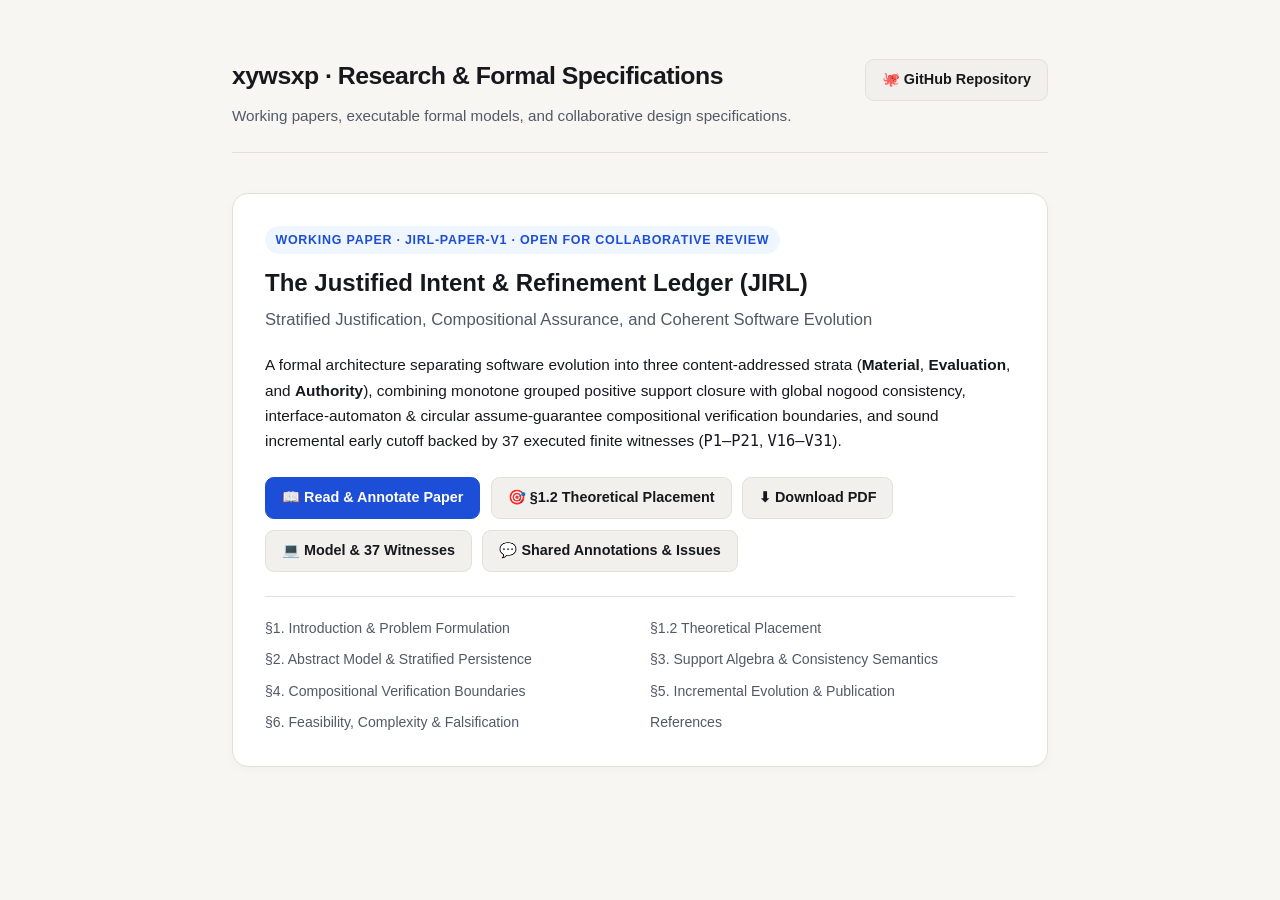
==== index.html @ 7154249b "Initial publication: JIRL formal paper, executable model, 37 witnesses, and inline annotation client" ====
<!doctype html>
<html lang="en" data-theme="light">
<head>
  <meta charset="utf-8">
  <meta name="viewport" content="width=device-width, initial-scale=1">
  <title>xywsxp · Formal Specifications &amp; Systems Research</title>
  <meta name="description" content="Technical specifications, formal verification architectures, and collaborative research papers.">
  <link rel="icon" href="/favicon.svg" type="image/svg+xml">
  <style>
    :root {
      --bg: #f7f6f2;
      --paper: #ffffff;
      --text: #16181d;
      --muted: #525866;
      --border: #e2e0d8;
      --accent: #1d4ed8;
      --accent-soft: #eff6ff;
      --chip-bg: #f1f0ec;
    }
    @media (prefers-color-scheme: dark) {
      :root {
        --bg: #141518;
        --paper: #1c1e22;
        --text: #eceef2;
        --muted: #9ca3af;
        --border: #2e323b;
        --accent: #60a5fa;
        --accent-soft: rgba(59, 130, 246, 0.14);
        --chip-bg: #262930;
      }
    }
    * { box-sizing: border-box; }
    body {
      margin: 0;
      background: var(--bg);
      color: var(--text);
      font-family: -apple-system, BlinkMacSystemFont, "Segoe UI", Roboto, "Noto Serif SC", sans-serif;
      line-height: 1.65;
    }
    .container {
      max-width: 54rem;
      margin: 0 auto;
      padding: 3.5rem 1.5rem 5rem;
    }
    header {
      border-bottom: 1px solid var(--border);
      padding-bottom: 1.5rem;
      margin-bottom: 2.5rem;
      display: flex;
      justify-content: space-between;
      align-items: baseline;
      flex-wrap: wrap;
      gap: 1rem;
    }
    header h1 {
      margin: 0;
      font-size: 1.55rem;
      letter-spacing: -0.02em;
    }
    header p {
      margin: 0.35rem 0 0;
      color: var(--muted);
      font-size: 0.95rem;
    }
    .card {
      background: var(--paper);
      border: 1px solid var(--border);
      border-radius: 1rem;
      padding: 2rem;
      box-shadow: 0 2px 10px rgba(0, 0, 0, 0.03);
    }
    .eyebrow {
      display: inline-block;
      font-size: 0.78rem;
      font-weight: 700;
      text-transform: uppercase;
      letter-spacing: 0.06em;
      color: var(--accent);
      background: var(--accent-soft);
      padding: 0.22rem 0.65rem;
      border-radius: 999px;
      margin-bottom: 0.85rem;
    }
    .card h2 {
      margin: 0 0 0.5rem;
      font-size: 1.5rem;
      line-height: 1.3;
    }
    .card h2 a {
      color: inherit;
      text-decoration: none;
    }
    .card h2 a:hover {
      color: var(--accent);
    }
    .subtitle {
      margin: 0 0 1.15rem;
      color: var(--muted);
      font-weight: 500;
      font-size: 1.04rem;
    }
    .abstract {
      margin: 0 0 1.4rem;
      color: var(--text);
      font-size: 0.96rem;
    }
    .actions {
      display: flex;
      flex-wrap: wrap;
      gap: 0.65rem;
      margin-top: 1.25rem;
    }
    .btn {
      display: inline-flex;
      align-items: center;
      gap: 0.4rem;
      padding: 0.52rem 1rem;
      border-radius: 0.55rem;
      font-size: 0.9rem;
      font-weight: 600;
      text-decoration: none;
      border: 1px solid var(--border);
      background: var(--chip-bg);
      color: var(--text);
    }
    .btn.primary {
      background: var(--accent);
      border-color: var(--accent);
      color: #fff;
    }
    .btn:hover {
      opacity: 0.92;
    }
    .toc-preview {
      margin-top: 1.5rem;
      padding-top: 1.25rem;
      border-top: 1px solid var(--border);
      display: grid;
      grid-template-columns: repeat(auto-fit, minmax(15rem, 1fr));
      gap: 0.5rem 1.25rem;
      font-size: 0.88rem;
    }
    .toc-preview a {
      color: var(--muted);
      text-decoration: none;
    }
    .toc-preview a:hover {
      color: var(--accent);
      text-decoration: underline;
    }
  </style>
</head>
<body>
  <div class="container">
    <header>
      <div>
        <h1>xywsxp · Research &amp; Formal Specifications</h1>
        <p>Working papers, executable formal models, and collaborative design specifications.</p>
      </div>
      <a class="btn" href="https://github.com/xywsxp/xywsxp.github.io" target="_blank" rel="noopener">🐙 GitHub Repository</a>
    </header>

    <article class="card">
      <span class="eyebrow">Working Paper · JIRL-PAPER-v1 · Open for Collaborative Review</span>
      <h2><a href="/jirl-formal-paper/">The Justified Intent &amp; Refinement Ledger (JIRL)</a></h2>
      <p class="subtitle">Stratified Justification, Compositional Assurance, and Coherent Software Evolution</p>
      <p class="abstract">
        A formal architecture separating software evolution into three content-addressed strata (<strong>Material</strong>, <strong>Evaluation</strong>, and <strong>Authority</strong>), combining monotone grouped positive support closure with global nogood consistency, interface-automaton &amp; circular assume-guarantee compositional verification boundaries, and sound incremental early cutoff backed by 37 executed finite witnesses (<code>P1–P21</code>, <code>V16–V31</code>).
      </p>
      <div class="actions">
        <a class="btn primary" href="/jirl-formal-paper/">📖 Read &amp; Annotate Paper</a>
        <a class="btn" href="/jirl-formal-paper/#12-theoretical-placement">🎯 §1.2 Theoretical Placement</a>
        <a class="btn" href="/jirl-formal-paper.pdf" target="_blank" rel="noopener">⬇ Download PDF</a>
        <a class="btn" href="https://github.com/xywsxp/xywsxp.github.io/tree/main/jirl" target="_blank" rel="noopener">💻 Model &amp; 37 Witnesses</a>
        <a class="btn" href="https://github.com/xywsxp/xywsxp.github.io/issues" target="_blank" rel="noopener">💬 Shared Annotations &amp; Issues</a>
      </div>
      <div class="toc-preview">
        <a href="/jirl-formal-paper/#1-introduction-and-problem-formulation">§1. Introduction &amp; Problem Formulation</a>
        <a href="/jirl-formal-paper/#12-theoretical-placement">§1.2 Theoretical Placement</a>
        <a href="/jirl-formal-paper/#2-abstract-model-and-stratified-persistence">§2. Abstract Model &amp; Stratified Persistence</a>
        <a href="/jirl-formal-paper/#3-support-algebra-and-consistency-semantics">§3. Support Algebra &amp; Consistency Semantics</a>
        <a href="/jirl-formal-paper/#4-compositional-verification-boundaries-and-executable-realization">§4. Compositional Verification Boundaries</a>
        <a href="/jirl-formal-paper/#5-incremental-evolution-and-transactional-publication">§5. Incremental Evolution &amp; Publication</a>
        <a href="/jirl-formal-paper/#6-feasibility-complexity-and-falsification">§6. Feasibility, Complexity &amp; Falsification</a>
        <a href="/jirl-formal-paper/#references">References</a>
      </div>
    </article>
  </div>
</body>
</html>
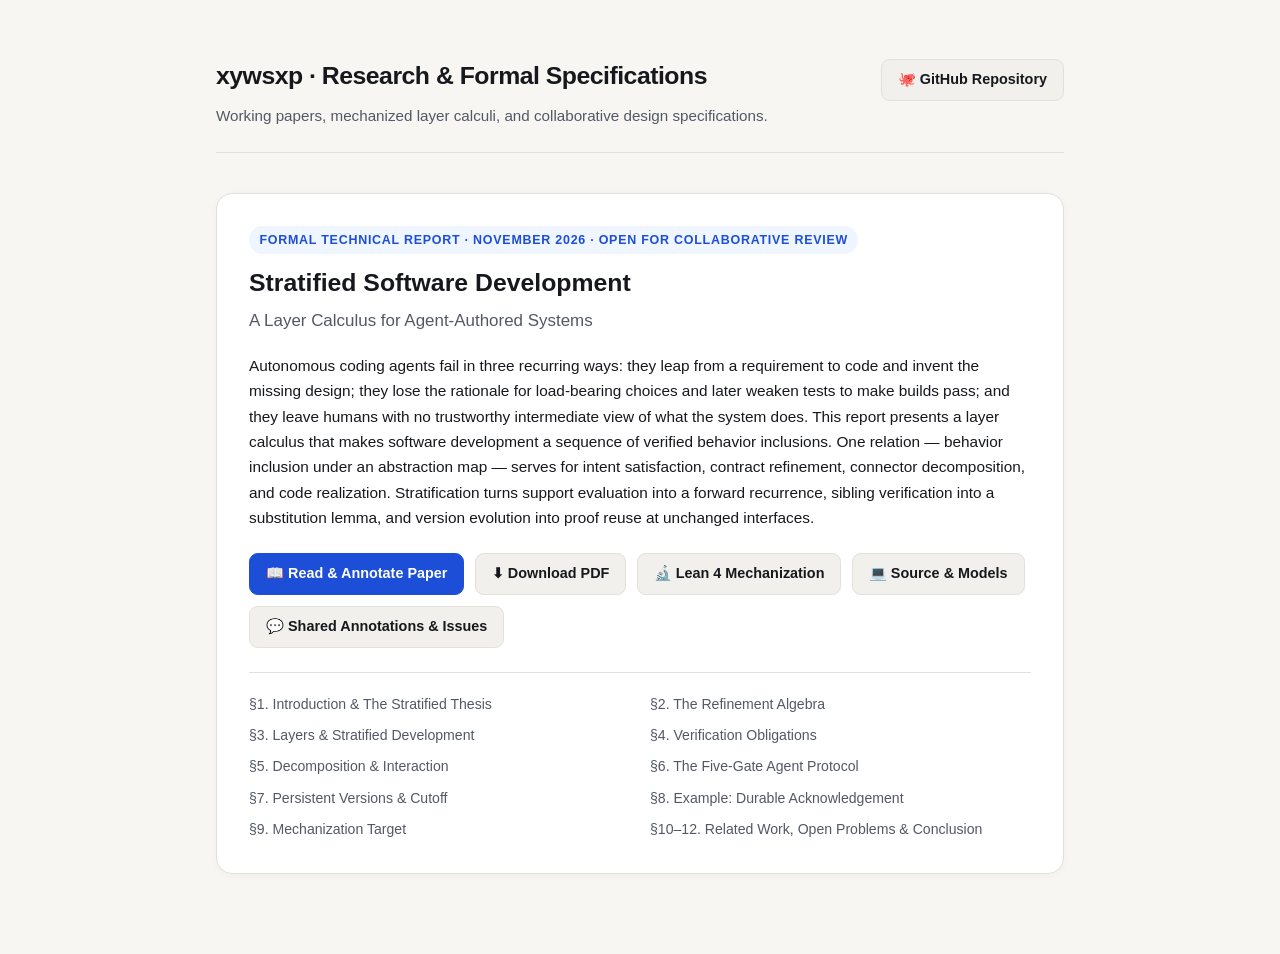
==== commit 40e4332a: "Republish updated paper: Stratified Software Development — A Layer Calculus for Agent-Authored Syste" ====
--- a/index.html
+++ b/index.html
@@ -34,11 +34,11 @@
       margin: 0;
       background: var(--bg);
       color: var(--text);
-      font-family: -apple-system, BlinkMacSystemFont, "Segoe UI", Roboto, "Noto Serif SC", sans-serif;
+      font-family: -apple-system, BlinkMacSystemFont, "Segoe UI", Roboto, sans-serif;
       line-height: 1.65;
     }
     .container {
-      max-width: 54rem;
+      max-width: 56rem;
       margin: 0 auto;
       padding: 3.5rem 1.5rem 5rem;
     }
@@ -82,8 +82,8 @@
       margin-bottom: 0.85rem;
     }
     .card h2 {
-      margin: 0 0 0.5rem;
-      font-size: 1.5rem;
+      margin: 0 0 0.45rem;
+      font-size: 1.55rem;
       line-height: 1.3;
     }
     .card h2 a {
@@ -97,7 +97,7 @@
       margin: 0 0 1.15rem;
       color: var(--muted);
       font-weight: 500;
-      font-size: 1.04rem;
+      font-size: 1.06rem;
     }
     .abstract {
       margin: 0 0 1.4rem;
@@ -136,7 +136,7 @@
       padding-top: 1.25rem;
       border-top: 1px solid var(--border);
       display: grid;
-      grid-template-columns: repeat(auto-fit, minmax(15rem, 1fr));
+      grid-template-columns: repeat(auto-fit, minmax(16rem, 1fr));
       gap: 0.5rem 1.25rem;
       font-size: 0.88rem;
     }
@@ -155,34 +155,36 @@
     <header>
       <div>
         <h1>xywsxp · Research &amp; Formal Specifications</h1>
-        <p>Working papers, executable formal models, and collaborative design specifications.</p>
+        <p>Working papers, mechanized layer calculi, and collaborative design specifications.</p>
       </div>
       <a class="btn" href="https://github.com/xywsxp/xywsxp.github.io" target="_blank" rel="noopener">🐙 GitHub Repository</a>
     </header>
 
     <article class="card">
-      <span class="eyebrow">Working Paper · JIRL-PAPER-v1 · Open for Collaborative Review</span>
-      <h2><a href="/jirl-formal-paper/">The Justified Intent &amp; Refinement Ledger (JIRL)</a></h2>
-      <p class="subtitle">Stratified Justification, Compositional Assurance, and Coherent Software Evolution</p>
+      <span class="eyebrow">Formal Technical Report · November 2026 · Open for Collaborative Review</span>
+      <h2><a href="/jirl-formal-paper/">Stratified Software Development</a></h2>
+      <p class="subtitle">A Layer Calculus for Agent-Authored Systems</p>
       <p class="abstract">
-        A formal architecture separating software evolution into three content-addressed strata (<strong>Material</strong>, <strong>Evaluation</strong>, and <strong>Authority</strong>), combining monotone grouped positive support closure with global nogood consistency, interface-automaton &amp; circular assume-guarantee compositional verification boundaries, and sound incremental early cutoff backed by 37 executed finite witnesses (<code>P1–P21</code>, <code>V16–V31</code>).
+        Autonomous coding agents fail in three recurring ways: they leap from a requirement to code and invent the missing design; they lose the rationale for load-bearing choices and later weaken tests to make builds pass; and they leave humans with no trustworthy intermediate view of what the system does. This report presents a layer calculus that makes software development a sequence of verified behavior inclusions. One relation — behavior inclusion under an abstraction map — serves for intent satisfaction, contract refinement, connector decomposition, and code realization. Stratification turns support evaluation into a forward recurrence, sibling verification into a substitution lemma, and version evolution into proof reuse at unchanged interfaces.
       </p>
       <div class="actions">
         <a class="btn primary" href="/jirl-formal-paper/">📖 Read &amp; Annotate Paper</a>
-        <a class="btn" href="/jirl-formal-paper/#12-theoretical-placement">🎯 §1.2 Theoretical Placement</a>
         <a class="btn" href="/jirl-formal-paper.pdf" target="_blank" rel="noopener">⬇ Download PDF</a>
-        <a class="btn" href="https://github.com/xywsxp/xywsxp.github.io/tree/main/jirl" target="_blank" rel="noopener">💻 Model &amp; 37 Witnesses</a>
+        <a class="btn" href="https://github.com/xywsxp/xywsxp.github.io/blob/main/jirl/JirlCalculus.lean" target="_blank" rel="noopener">🔬 Lean 4 Mechanization</a>
+        <a class="btn" href="https://github.com/xywsxp/xywsxp.github.io/tree/main/jirl" target="_blank" rel="noopener">💻 Source &amp; Models</a>
         <a class="btn" href="https://github.com/xywsxp/xywsxp.github.io/issues" target="_blank" rel="noopener">💬 Shared Annotations &amp; Issues</a>
       </div>
       <div class="toc-preview">
-        <a href="/jirl-formal-paper/#1-introduction-and-problem-formulation">§1. Introduction &amp; Problem Formulation</a>
-        <a href="/jirl-formal-paper/#12-theoretical-placement">§1.2 Theoretical Placement</a>
-        <a href="/jirl-formal-paper/#2-abstract-model-and-stratified-persistence">§2. Abstract Model &amp; Stratified Persistence</a>
-        <a href="/jirl-formal-paper/#3-support-algebra-and-consistency-semantics">§3. Support Algebra &amp; Consistency Semantics</a>
-        <a href="/jirl-formal-paper/#4-compositional-verification-boundaries-and-executable-realization">§4. Compositional Verification Boundaries</a>
-        <a href="/jirl-formal-paper/#5-incremental-evolution-and-transactional-publication">§5. Incremental Evolution &amp; Publication</a>
-        <a href="/jirl-formal-paper/#6-feasibility-complexity-and-falsification">§6. Feasibility, Complexity &amp; Falsification</a>
-        <a href="/jirl-formal-paper/#references">References</a>
+        <a href="/jirl-formal-paper/#1-introduction">§1. Introduction &amp; The Stratified Thesis</a>
+        <a href="/jirl-formal-paper/#2-the-refinement-algebra">§2. The Refinement Algebra</a>
+        <a href="/jirl-formal-paper/#3-layers-and-stratified-development">§3. Layers &amp; Stratified Development</a>
+        <a href="/jirl-formal-paper/#4-verification-obligations">§4. Verification Obligations</a>
+        <a href="/jirl-formal-paper/#5-decomposition-and-interaction">§5. Decomposition &amp; Interaction</a>
+        <a href="/jirl-formal-paper/#6-the-development-protocol">§6. The Five-Gate Agent Protocol</a>
+        <a href="/jirl-formal-paper/#7-persistent-versions-and-evolution">§7. Persistent Versions &amp; Cutoff</a>
+        <a href="/jirl-formal-paper/#8-end-to-end-example-durable-acknowledgement">§8. Example: Durable Acknowledgement</a>
+        <a href="/jirl-formal-paper/#9-mechanization-target">§9. Mechanization Target</a>
+        <a href="/jirl-formal-paper/#10-related-work">§10–12. Related Work, Open Problems &amp; Conclusion</a>
       </div>
     </article>
   </div>
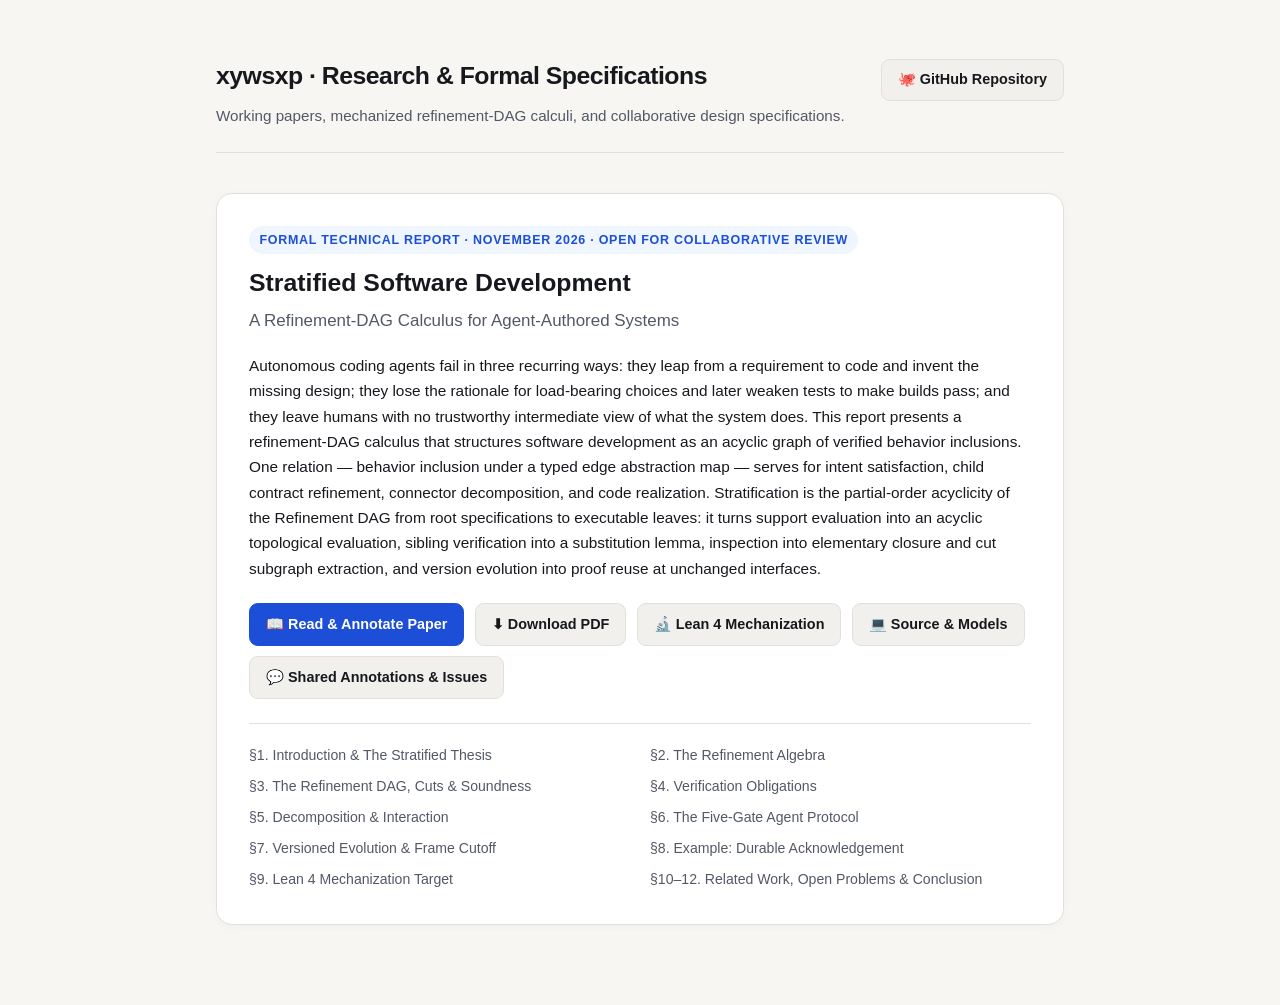
==== commit d714cbfa: "Update to Refinement-DAG Calculus paper, updated PDF, and 718-line Lean 4 mechanization" ====
--- a/index.html
+++ b/index.html
@@ -155,7 +155,7 @@
     <header>
       <div>
         <h1>xywsxp · Research &amp; Formal Specifications</h1>
-        <p>Working papers, mechanized layer calculi, and collaborative design specifications.</p>
+        <p>Working papers, mechanized refinement-DAG calculi, and collaborative design specifications.</p>
       </div>
       <a class="btn" href="https://github.com/xywsxp/xywsxp.github.io" target="_blank" rel="noopener">🐙 GitHub Repository</a>
     </header>
@@ -163,9 +163,9 @@
     <article class="card">
       <span class="eyebrow">Formal Technical Report · November 2026 · Open for Collaborative Review</span>
       <h2><a href="/jirl-formal-paper/">Stratified Software Development</a></h2>
-      <p class="subtitle">A Layer Calculus for Agent-Authored Systems</p>
+      <p class="subtitle">A Refinement-DAG Calculus for Agent-Authored Systems</p>
       <p class="abstract">
-        Autonomous coding agents fail in three recurring ways: they leap from a requirement to code and invent the missing design; they lose the rationale for load-bearing choices and later weaken tests to make builds pass; and they leave humans with no trustworthy intermediate view of what the system does. This report presents a layer calculus that makes software development a sequence of verified behavior inclusions. One relation — behavior inclusion under an abstraction map — serves for intent satisfaction, contract refinement, connector decomposition, and code realization. Stratification turns support evaluation into a forward recurrence, sibling verification into a substitution lemma, and version evolution into proof reuse at unchanged interfaces.
+        Autonomous coding agents fail in three recurring ways: they leap from a requirement to code and invent the missing design; they lose the rationale for load-bearing choices and later weaken tests to make builds pass; and they leave humans with no trustworthy intermediate view of what the system does. This report presents a refinement-DAG calculus that structures software development as an acyclic graph of verified behavior inclusions. One relation — behavior inclusion under a typed edge abstraction map — serves for intent satisfaction, child contract refinement, connector decomposition, and code realization. Stratification is the partial-order acyclicity of the Refinement DAG from root specifications to executable leaves: it turns support evaluation into an acyclic topological evaluation, sibling verification into a substitution lemma, inspection into elementary closure and cut subgraph extraction, and version evolution into proof reuse at unchanged interfaces.
       </p>
       <div class="actions">
         <a class="btn primary" href="/jirl-formal-paper/">📖 Read &amp; Annotate Paper</a>
@@ -177,13 +177,13 @@
       <div class="toc-preview">
         <a href="/jirl-formal-paper/#1-introduction">§1. Introduction &amp; The Stratified Thesis</a>
         <a href="/jirl-formal-paper/#2-the-refinement-algebra">§2. The Refinement Algebra</a>
-        <a href="/jirl-formal-paper/#3-layers-and-stratified-development">§3. Layers &amp; Stratified Development</a>
+        <a href="/jirl-formal-paper/#3-the-refinement-dag-and-soundness">§3. The Refinement DAG, Cuts &amp; Soundness</a>
         <a href="/jirl-formal-paper/#4-verification-obligations">§4. Verification Obligations</a>
         <a href="/jirl-formal-paper/#5-decomposition-and-interaction">§5. Decomposition &amp; Interaction</a>
         <a href="/jirl-formal-paper/#6-the-development-protocol">§6. The Five-Gate Agent Protocol</a>
-        <a href="/jirl-formal-paper/#7-persistent-versions-and-evolution">§7. Persistent Versions &amp; Cutoff</a>
+        <a href="/jirl-formal-paper/#7-versioned-evolution-and-top-down-projection">§7. Versioned Evolution &amp; Frame Cutoff</a>
         <a href="/jirl-formal-paper/#8-end-to-end-example-durable-acknowledgement">§8. Example: Durable Acknowledgement</a>
-        <a href="/jirl-formal-paper/#9-mechanization-target">§9. Mechanization Target</a>
+        <a href="/jirl-formal-paper/#9-mechanization-target">§9. Lean 4 Mechanization Target</a>
         <a href="/jirl-formal-paper/#10-related-work">§10–12. Related Work, Open Problems &amp; Conclusion</a>
       </div>
     </article>
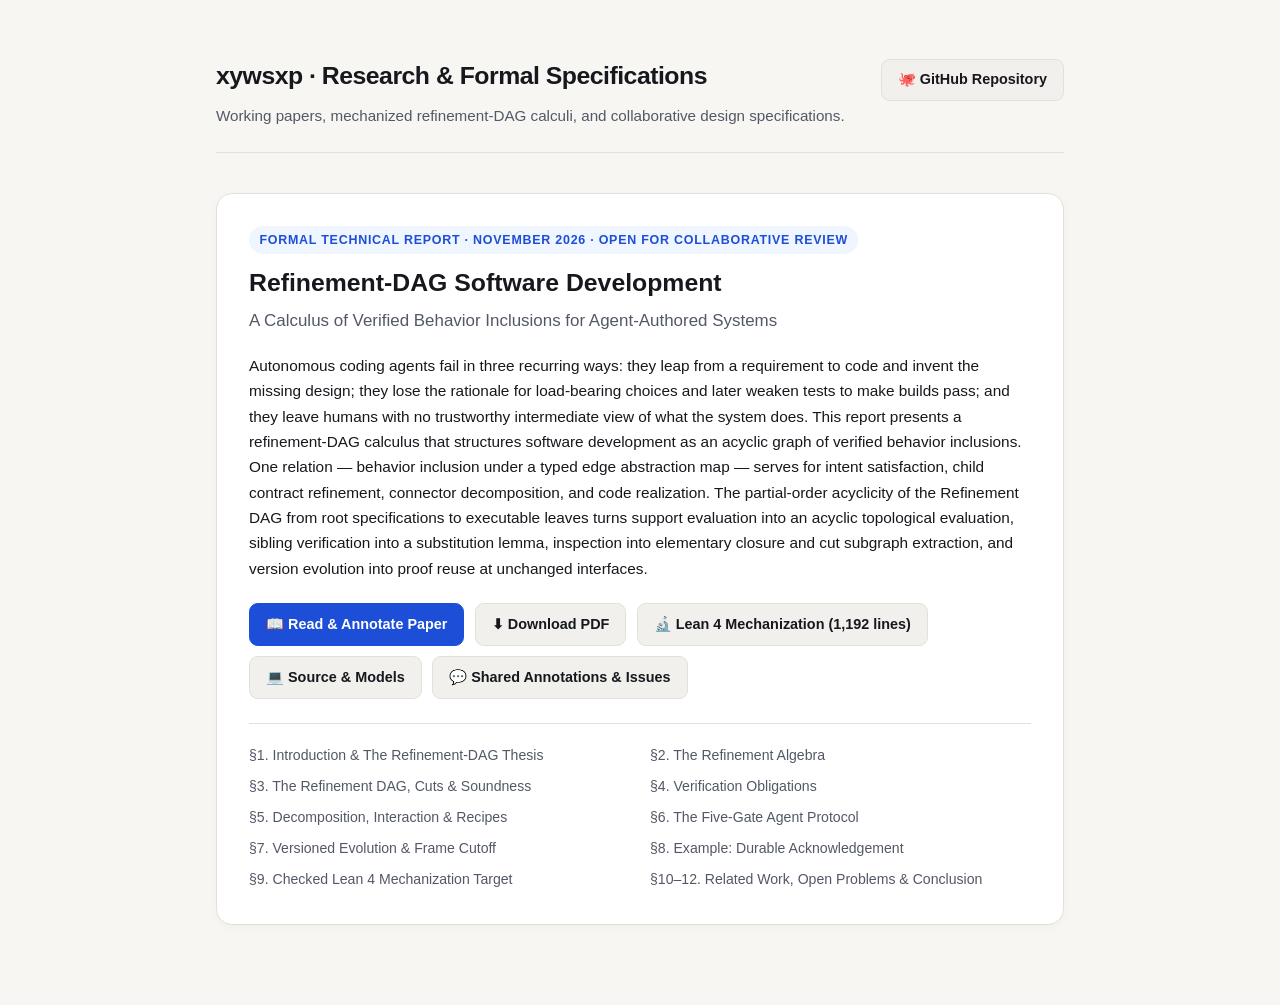
==== commit adff8735: "Publish latest Refinement-DAG Software Development (1,505-line paper, §5.7 recipes, Appendix A.4, an" ====
--- a/index.html
+++ b/index.html
@@ -162,28 +162,28 @@
 
     <article class="card">
       <span class="eyebrow">Formal Technical Report · November 2026 · Open for Collaborative Review</span>
-      <h2><a href="/jirl-formal-paper/">Stratified Software Development</a></h2>
-      <p class="subtitle">A Refinement-DAG Calculus for Agent-Authored Systems</p>
+      <h2><a href="/jirl-formal-paper/">Refinement-DAG Software Development</a></h2>
+      <p class="subtitle">A Calculus of Verified Behavior Inclusions for Agent-Authored Systems</p>
       <p class="abstract">
-        Autonomous coding agents fail in three recurring ways: they leap from a requirement to code and invent the missing design; they lose the rationale for load-bearing choices and later weaken tests to make builds pass; and they leave humans with no trustworthy intermediate view of what the system does. This report presents a refinement-DAG calculus that structures software development as an acyclic graph of verified behavior inclusions. One relation — behavior inclusion under a typed edge abstraction map — serves for intent satisfaction, child contract refinement, connector decomposition, and code realization. Stratification is the partial-order acyclicity of the Refinement DAG from root specifications to executable leaves: it turns support evaluation into an acyclic topological evaluation, sibling verification into a substitution lemma, inspection into elementary closure and cut subgraph extraction, and version evolution into proof reuse at unchanged interfaces.
+        Autonomous coding agents fail in three recurring ways: they leap from a requirement to code and invent the missing design; they lose the rationale for load-bearing choices and later weaken tests to make builds pass; and they leave humans with no trustworthy intermediate view of what the system does. This report presents a refinement-DAG calculus that structures software development as an acyclic graph of verified behavior inclusions. One relation — behavior inclusion under a typed edge abstraction map — serves for intent satisfaction, child contract refinement, connector decomposition, and code realization. The partial-order acyclicity of the Refinement DAG from root specifications to executable leaves turns support evaluation into an acyclic topological evaluation, sibling verification into a substitution lemma, inspection into elementary closure and cut subgraph extraction, and version evolution into proof reuse at unchanged interfaces.
       </p>
       <div class="actions">
         <a class="btn primary" href="/jirl-formal-paper/">📖 Read &amp; Annotate Paper</a>
         <a class="btn" href="/jirl-formal-paper.pdf" target="_blank" rel="noopener">⬇ Download PDF</a>
-        <a class="btn" href="https://github.com/xywsxp/xywsxp.github.io/blob/main/jirl/JirlCalculus.lean" target="_blank" rel="noopener">🔬 Lean 4 Mechanization</a>
+        <a class="btn" href="https://github.com/xywsxp/xywsxp.github.io/blob/main/jirl/JirlCalculus.lean" target="_blank" rel="noopener">🔬 Lean 4 Mechanization (1,192 lines)</a>
         <a class="btn" href="https://github.com/xywsxp/xywsxp.github.io/tree/main/jirl" target="_blank" rel="noopener">💻 Source &amp; Models</a>
         <a class="btn" href="https://github.com/xywsxp/xywsxp.github.io/issues" target="_blank" rel="noopener">💬 Shared Annotations &amp; Issues</a>
       </div>
       <div class="toc-preview">
-        <a href="/jirl-formal-paper/#1-introduction">§1. Introduction &amp; The Stratified Thesis</a>
+        <a href="/jirl-formal-paper/#1-introduction">§1. Introduction &amp; The Refinement-DAG Thesis</a>
         <a href="/jirl-formal-paper/#2-the-refinement-algebra">§2. The Refinement Algebra</a>
         <a href="/jirl-formal-paper/#3-the-refinement-dag-and-soundness">§3. The Refinement DAG, Cuts &amp; Soundness</a>
         <a href="/jirl-formal-paper/#4-verification-obligations">§4. Verification Obligations</a>
-        <a href="/jirl-formal-paper/#5-decomposition-and-interaction">§5. Decomposition &amp; Interaction</a>
+        <a href="/jirl-formal-paper/#5-decomposition-and-interaction">§5. Decomposition, Interaction &amp; Recipes</a>
         <a href="/jirl-formal-paper/#6-the-development-protocol">§6. The Five-Gate Agent Protocol</a>
         <a href="/jirl-formal-paper/#7-versioned-evolution-and-top-down-projection">§7. Versioned Evolution &amp; Frame Cutoff</a>
         <a href="/jirl-formal-paper/#8-end-to-end-example-durable-acknowledgement">§8. Example: Durable Acknowledgement</a>
-        <a href="/jirl-formal-paper/#9-mechanization-target">§9. Lean 4 Mechanization Target</a>
+        <a href="/jirl-formal-paper/#9-mechanization-target">§9. Checked Lean 4 Mechanization Target</a>
         <a href="/jirl-formal-paper/#10-related-work">§10–12. Related Work, Open Problems &amp; Conclusion</a>
       </div>
     </article>
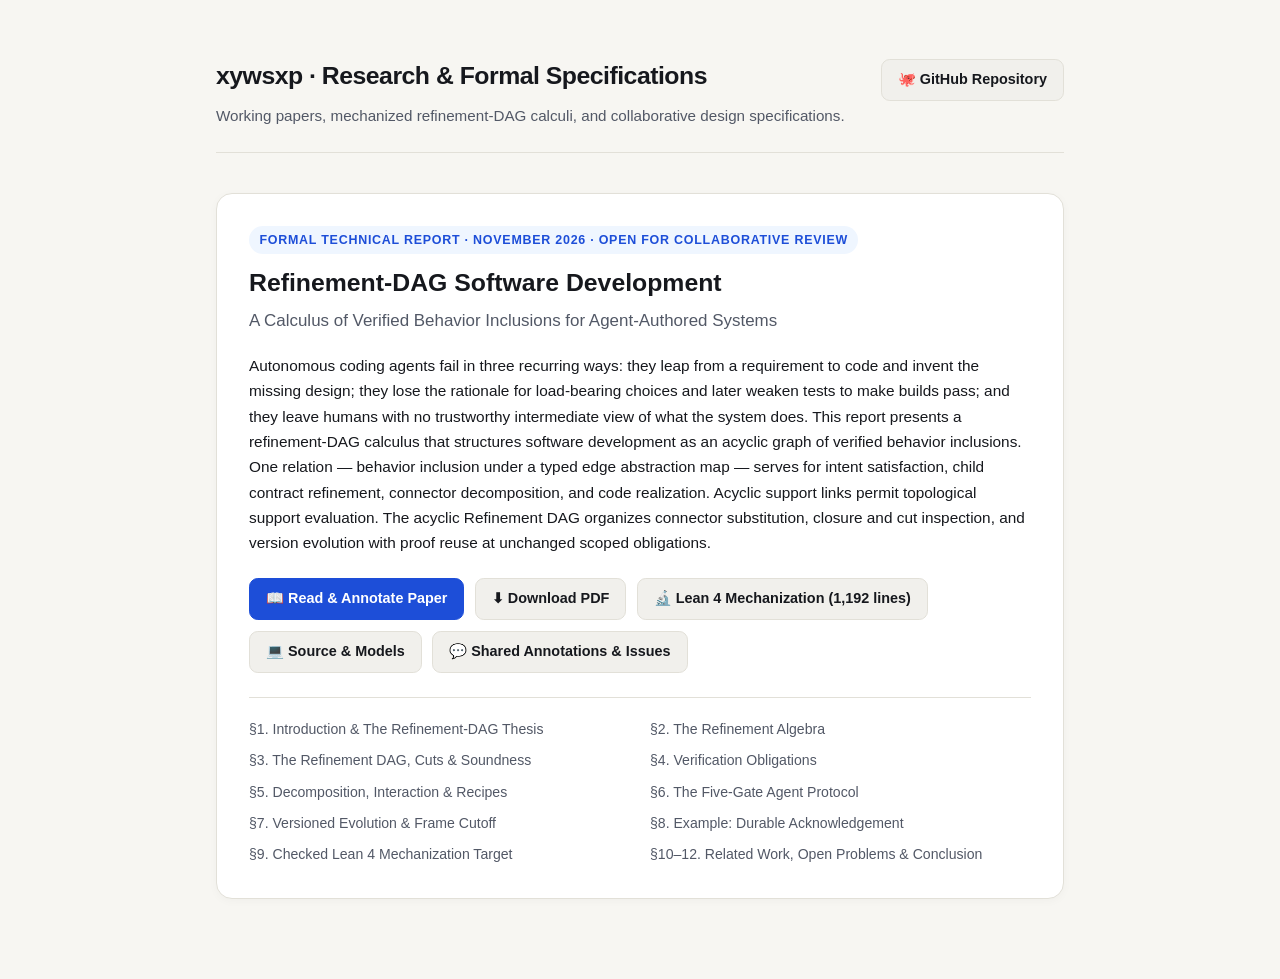
==== commit a2523ea4: "Publish zero-context reviewed Refinement-DAG Software Development (1,532-line paper and 1,192-line L" ====
--- a/index.html
+++ b/index.html
@@ -165,7 +165,7 @@
       <h2><a href="/jirl-formal-paper/">Refinement-DAG Software Development</a></h2>
       <p class="subtitle">A Calculus of Verified Behavior Inclusions for Agent-Authored Systems</p>
       <p class="abstract">
-        Autonomous coding agents fail in three recurring ways: they leap from a requirement to code and invent the missing design; they lose the rationale for load-bearing choices and later weaken tests to make builds pass; and they leave humans with no trustworthy intermediate view of what the system does. This report presents a refinement-DAG calculus that structures software development as an acyclic graph of verified behavior inclusions. One relation — behavior inclusion under a typed edge abstraction map — serves for intent satisfaction, child contract refinement, connector decomposition, and code realization. The partial-order acyclicity of the Refinement DAG from root specifications to executable leaves turns support evaluation into an acyclic topological evaluation, sibling verification into a substitution lemma, inspection into elementary closure and cut subgraph extraction, and version evolution into proof reuse at unchanged interfaces.
+        Autonomous coding agents fail in three recurring ways: they leap from a requirement to code and invent the missing design; they lose the rationale for load-bearing choices and later weaken tests to make builds pass; and they leave humans with no trustworthy intermediate view of what the system does. This report presents a refinement-DAG calculus that structures software development as an acyclic graph of verified behavior inclusions. One relation — behavior inclusion under a typed edge abstraction map — serves for intent satisfaction, child contract refinement, connector decomposition, and code realization. Acyclic support links permit topological support evaluation. The acyclic Refinement DAG organizes connector substitution, closure and cut inspection, and version evolution with proof reuse at unchanged scoped obligations.
       </p>
       <div class="actions">
         <a class="btn primary" href="/jirl-formal-paper/">📖 Read &amp; Annotate Paper</a>
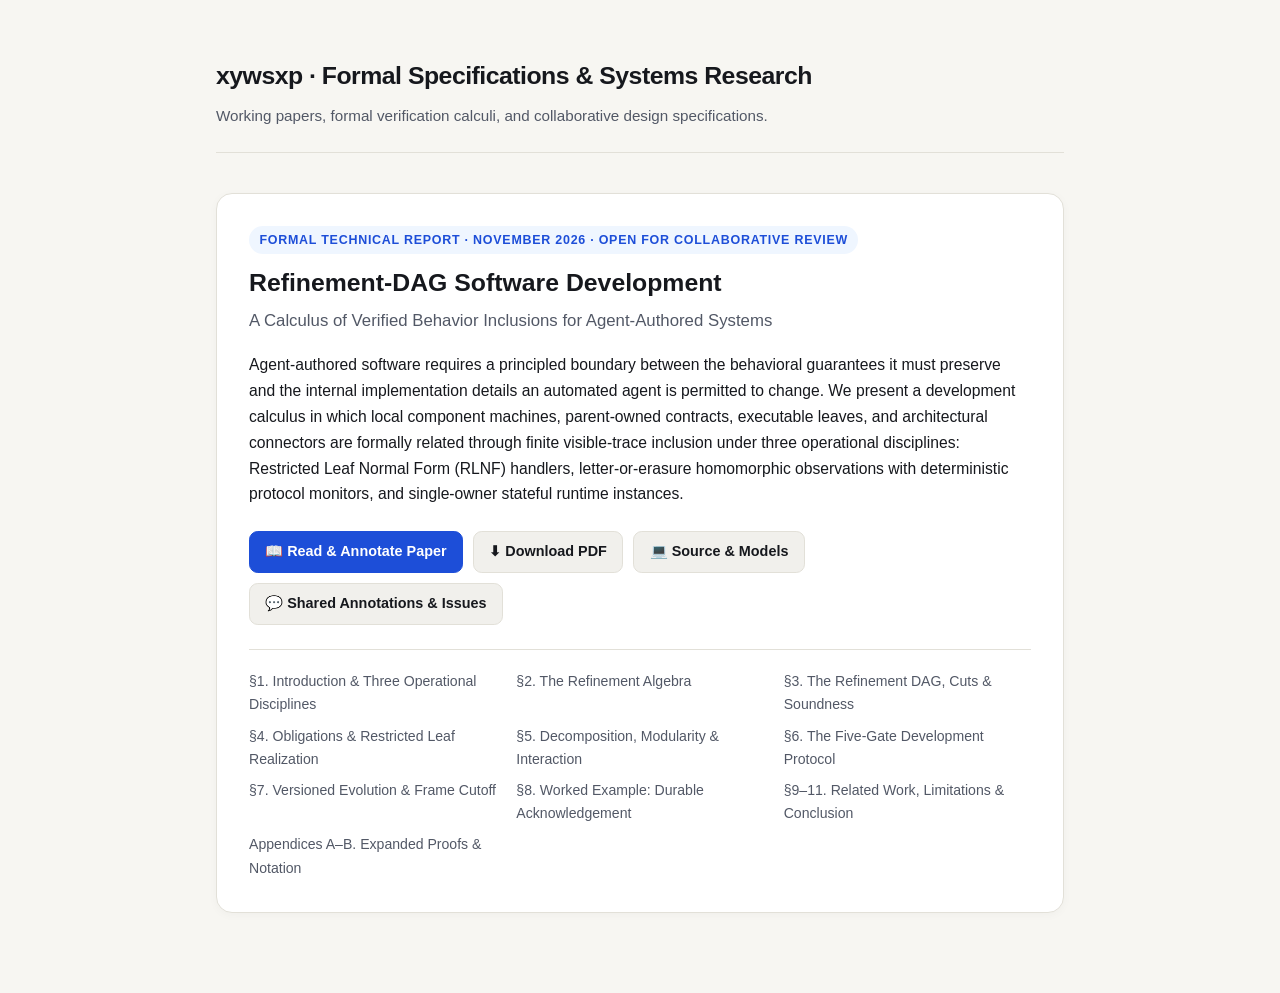
==== commit 80bfc629: "Publish purified Refinement-DAG Software Development paper (RLNF, homomorphic edge observation, dete" ====
--- a/index.html
+++ b/index.html
@@ -94,49 +94,45 @@
       color: var(--accent);
     }
     .subtitle {
-      margin: 0 0 1.15rem;
+      margin: 0 0 1.1rem;
       color: var(--muted);
+      font-size: 1.05rem;
       font-weight: 500;
-      font-size: 1.06rem;
     }
     .abstract {
-      margin: 0 0 1.4rem;
+      margin: 0 0 1.5rem;
       color: var(--text);
-      font-size: 0.96rem;
+      font-size: 0.98rem;
     }
     .actions {
       display: flex;
       flex-wrap: wrap;
       gap: 0.65rem;
-      margin-top: 1.25rem;
+      margin-bottom: 1.5rem;
     }
     .btn {
       display: inline-flex;
       align-items: center;
-      gap: 0.4rem;
-      padding: 0.52rem 1rem;
+      gap: 0.35rem;
+      padding: 0.5rem 0.95rem;
       border-radius: 0.55rem;
-      font-size: 0.9rem;
-      font-weight: 600;
-      text-decoration: none;
       border: 1px solid var(--border);
       background: var(--chip-bg);
       color: var(--text);
+      text-decoration: none;
+      font-size: 0.9rem;
+      font-weight: 600;
     }
     .btn.primary {
       background: var(--accent);
       border-color: var(--accent);
-      color: #fff;
-    }
-    .btn:hover {
-      opacity: 0.92;
+      color: #ffffff;
     }
     .toc-preview {
-      margin-top: 1.5rem;
+      border-top: 1px solid var(--border);
       padding-top: 1.25rem;
-      border-top: 1px solid var(--border);
       display: grid;
-      grid-template-columns: repeat(auto-fit, minmax(16rem, 1fr));
+      grid-template-columns: repeat(auto-fit, minmax(15rem, 1fr));
       gap: 0.5rem 1.25rem;
       font-size: 0.88rem;
     }
@@ -146,7 +142,6 @@
     }
     .toc-preview a:hover {
       color: var(--accent);
-      text-decoration: underline;
     }
   </style>
 </head>
@@ -154,37 +149,34 @@
   <div class="container">
     <header>
       <div>
-        <h1>xywsxp · Research &amp; Formal Specifications</h1>
-        <p>Working papers, mechanized refinement-DAG calculi, and collaborative design specifications.</p>
+        <h1>xywsxp · Formal Specifications &amp; Systems Research</h1>
+        <p>Working papers, formal verification calculi, and collaborative design specifications.</p>
       </div>
-      <a class="btn" href="https://github.com/xywsxp/xywsxp.github.io" target="_blank" rel="noopener">🐙 GitHub Repository</a>
     </header>
-
     <article class="card">
       <span class="eyebrow">Formal Technical Report · November 2026 · Open for Collaborative Review</span>
       <h2><a href="/jirl-formal-paper/">Refinement-DAG Software Development</a></h2>
       <p class="subtitle">A Calculus of Verified Behavior Inclusions for Agent-Authored Systems</p>
       <p class="abstract">
-        Autonomous coding agents fail in three recurring ways: they leap from a requirement to code and invent the missing design; they lose the rationale for load-bearing choices and later weaken tests to make builds pass; and they leave humans with no trustworthy intermediate view of what the system does. This report presents a refinement-DAG calculus that structures software development as an acyclic graph of verified behavior inclusions. One relation — behavior inclusion under a typed edge abstraction map — serves for intent satisfaction, child contract refinement, connector decomposition, and code realization. Acyclic support links permit topological support evaluation. The acyclic Refinement DAG organizes connector substitution, closure and cut inspection, and version evolution with proof reuse at unchanged scoped obligations.
+        Agent-authored software requires a principled boundary between the behavioral guarantees it must preserve and the internal implementation details an automated agent is permitted to change. We present a development calculus in which local component machines, parent-owned contracts, executable leaves, and architectural connectors are formally related through finite visible-trace inclusion under three operational disciplines: Restricted Leaf Normal Form (RLNF) handlers, letter-or-erasure homomorphic observations with deterministic protocol monitors, and single-owner stateful runtime instances.
       </p>
       <div class="actions">
         <a class="btn primary" href="/jirl-formal-paper/">📖 Read &amp; Annotate Paper</a>
         <a class="btn" href="/jirl-formal-paper.pdf" target="_blank" rel="noopener">⬇ Download PDF</a>
-        <a class="btn" href="https://github.com/xywsxp/xywsxp.github.io/blob/main/jirl/JirlCalculus.lean" target="_blank" rel="noopener">🔬 Lean 4 Mechanization (1,192 lines)</a>
         <a class="btn" href="https://github.com/xywsxp/xywsxp.github.io/tree/main/jirl" target="_blank" rel="noopener">💻 Source &amp; Models</a>
         <a class="btn" href="https://github.com/xywsxp/xywsxp.github.io/issues" target="_blank" rel="noopener">💬 Shared Annotations &amp; Issues</a>
       </div>
       <div class="toc-preview">
-        <a href="/jirl-formal-paper/#1-introduction">§1. Introduction &amp; The Refinement-DAG Thesis</a>
+        <a href="/jirl-formal-paper/#1-introduction">§1. Introduction &amp; Three Operational Disciplines</a>
         <a href="/jirl-formal-paper/#2-the-refinement-algebra">§2. The Refinement Algebra</a>
         <a href="/jirl-formal-paper/#3-the-refinement-dag-and-soundness">§3. The Refinement DAG, Cuts &amp; Soundness</a>
-        <a href="/jirl-formal-paper/#4-verification-obligations">§4. Verification Obligations</a>
-        <a href="/jirl-formal-paper/#5-decomposition-and-interaction">§5. Decomposition, Interaction &amp; Recipes</a>
-        <a href="/jirl-formal-paper/#6-the-development-protocol">§6. The Five-Gate Agent Protocol</a>
-        <a href="/jirl-formal-paper/#7-versioned-evolution-and-top-down-projection">§7. Versioned Evolution &amp; Frame Cutoff</a>
-        <a href="/jirl-formal-paper/#8-end-to-end-example-durable-acknowledgement">§8. Example: Durable Acknowledgement</a>
-        <a href="/jirl-formal-paper/#9-mechanization-target">§9. Checked Lean 4 Mechanization Target</a>
-        <a href="/jirl-formal-paper/#10-related-work">§10–12. Related Work, Open Problems &amp; Conclusion</a>
+        <a href="/jirl-formal-paper/#4-verification-obligations-and-restricted-leaf-realization">§4. Obligations &amp; Restricted Leaf Realization</a>
+        <a href="/jirl-formal-paper/#5-decomposition-modularity-and-interaction">§5. Decomposition, Modularity &amp; Interaction</a>
+        <a href="/jirl-formal-paper/#6-the-development-protocol">§6. The Five-Gate Development Protocol</a>
+        <a href="/jirl-formal-paper/#7-versioned-evolution-and-incremental-frame-cutoff">§7. Versioned Evolution &amp; Frame Cutoff</a>
+        <a href="/jirl-formal-paper/#8-end-to-end-worked-example-durable-acknowledgement">§8. Worked Example: Durable Acknowledgement</a>
+        <a href="/jirl-formal-paper/#9-related-work">§9–11. Related Work, Limitations &amp; Conclusion</a>
+        <a href="/jirl-formal-paper/#appendix-a-proof-details">Appendices A–B. Expanded Proofs &amp; Notation</a>
       </div>
     </article>
   </div>
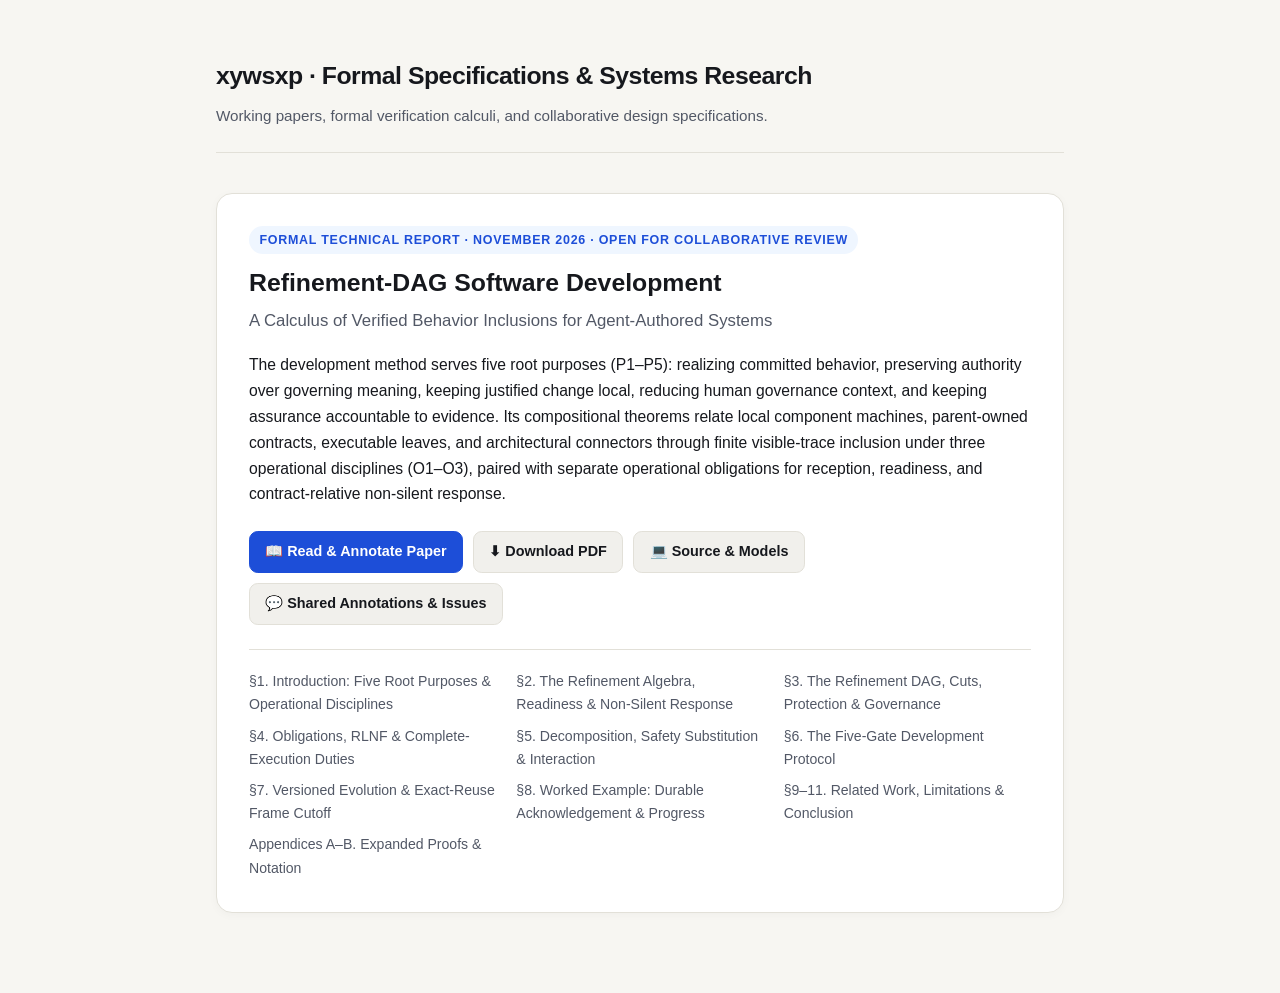
==== commit 3c9c11f8: "Revise Refinement-DAG paper: P1-P5 root purposes, O1-O3 disciplines, Ready/NS fail-loud progress & S" ====
--- a/index.html
+++ b/index.html
@@ -158,7 +158,7 @@
       <h2><a href="/jirl-formal-paper/">Refinement-DAG Software Development</a></h2>
       <p class="subtitle">A Calculus of Verified Behavior Inclusions for Agent-Authored Systems</p>
       <p class="abstract">
-        Agent-authored software requires a principled boundary between the behavioral guarantees it must preserve and the internal implementation details an automated agent is permitted to change. We present a development calculus in which local component machines, parent-owned contracts, executable leaves, and architectural connectors are formally related through finite visible-trace inclusion under three operational disciplines: Restricted Leaf Normal Form (RLNF) handlers, letter-or-erasure homomorphic observations with deterministic protocol monitors, and single-owner stateful runtime instances.
+        The development method serves five root purposes (P1–P5): realizing committed behavior, preserving authority over governing meaning, keeping justified change local, reducing human governance context, and keeping assurance accountable to evidence. Its compositional theorems relate local component machines, parent-owned contracts, executable leaves, and architectural connectors through finite visible-trace inclusion under three operational disciplines (O1–O3), paired with separate operational obligations for reception, readiness, and contract-relative non-silent response.
       </p>
       <div class="actions">
         <a class="btn primary" href="/jirl-formal-paper/">📖 Read &amp; Annotate Paper</a>
@@ -167,14 +167,14 @@
         <a class="btn" href="https://github.com/xywsxp/xywsxp.github.io/issues" target="_blank" rel="noopener">💬 Shared Annotations &amp; Issues</a>
       </div>
       <div class="toc-preview">
-        <a href="/jirl-formal-paper/#1-introduction">§1. Introduction &amp; Three Operational Disciplines</a>
-        <a href="/jirl-formal-paper/#2-the-refinement-algebra">§2. The Refinement Algebra</a>
-        <a href="/jirl-formal-paper/#3-the-refinement-dag-and-soundness">§3. The Refinement DAG, Cuts &amp; Soundness</a>
-        <a href="/jirl-formal-paper/#4-verification-obligations-and-restricted-leaf-realization">§4. Obligations &amp; Restricted Leaf Realization</a>
-        <a href="/jirl-formal-paper/#5-decomposition-modularity-and-interaction">§5. Decomposition, Modularity &amp; Interaction</a>
+        <a href="/jirl-formal-paper/#1-introduction">§1. Introduction: Five Root Purposes &amp; Operational Disciplines</a>
+        <a href="/jirl-formal-paper/#2-the-refinement-algebra">§2. The Refinement Algebra, Readiness &amp; Non-Silent Response</a>
+        <a href="/jirl-formal-paper/#3-the-refinement-dag-and-soundness">§3. The Refinement DAG, Cuts, Protection &amp; Governance</a>
+        <a href="/jirl-formal-paper/#4-verification-obligations-and-restricted-leaf-realization">§4. Obligations, RLNF &amp; Complete-Execution Duties</a>
+        <a href="/jirl-formal-paper/#5-decomposition-modularity-and-interaction">§5. Decomposition, Safety Substitution &amp; Interaction</a>
         <a href="/jirl-formal-paper/#6-the-development-protocol">§6. The Five-Gate Development Protocol</a>
-        <a href="/jirl-formal-paper/#7-versioned-evolution-and-incremental-frame-cutoff">§7. Versioned Evolution &amp; Frame Cutoff</a>
-        <a href="/jirl-formal-paper/#8-end-to-end-worked-example-durable-acknowledgement">§8. Worked Example: Durable Acknowledgement</a>
+        <a href="/jirl-formal-paper/#7-versioned-evolution-and-incremental-frame-cutoff">§7. Versioned Evolution &amp; Exact-Reuse Frame Cutoff</a>
+        <a href="/jirl-formal-paper/#8-end-to-end-worked-example-durable-acknowledgement">§8. Worked Example: Durable Acknowledgement &amp; Progress</a>
         <a href="/jirl-formal-paper/#9-related-work">§9–11. Related Work, Limitations &amp; Conclusion</a>
         <a href="/jirl-formal-paper/#appendix-a-proof-details">Appendices A–B. Expanded Proofs &amp; Notation</a>
       </div>
